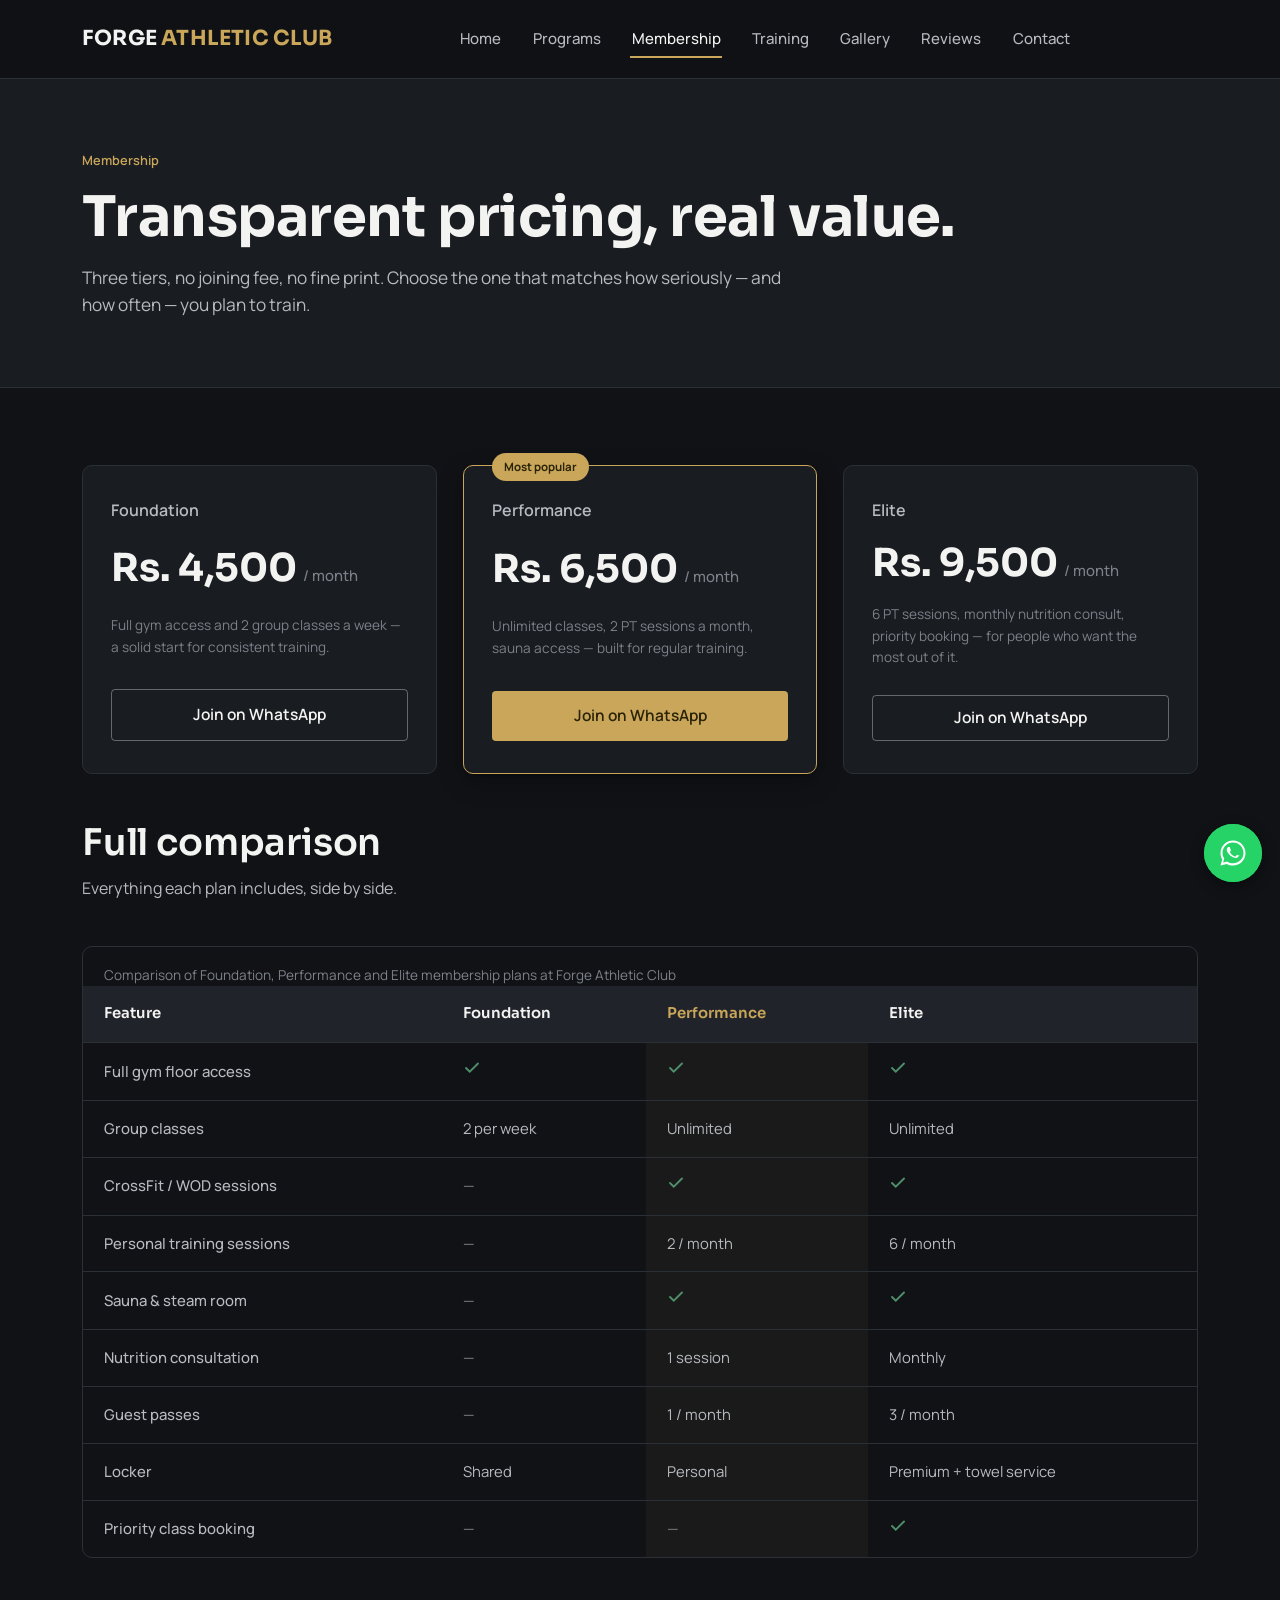
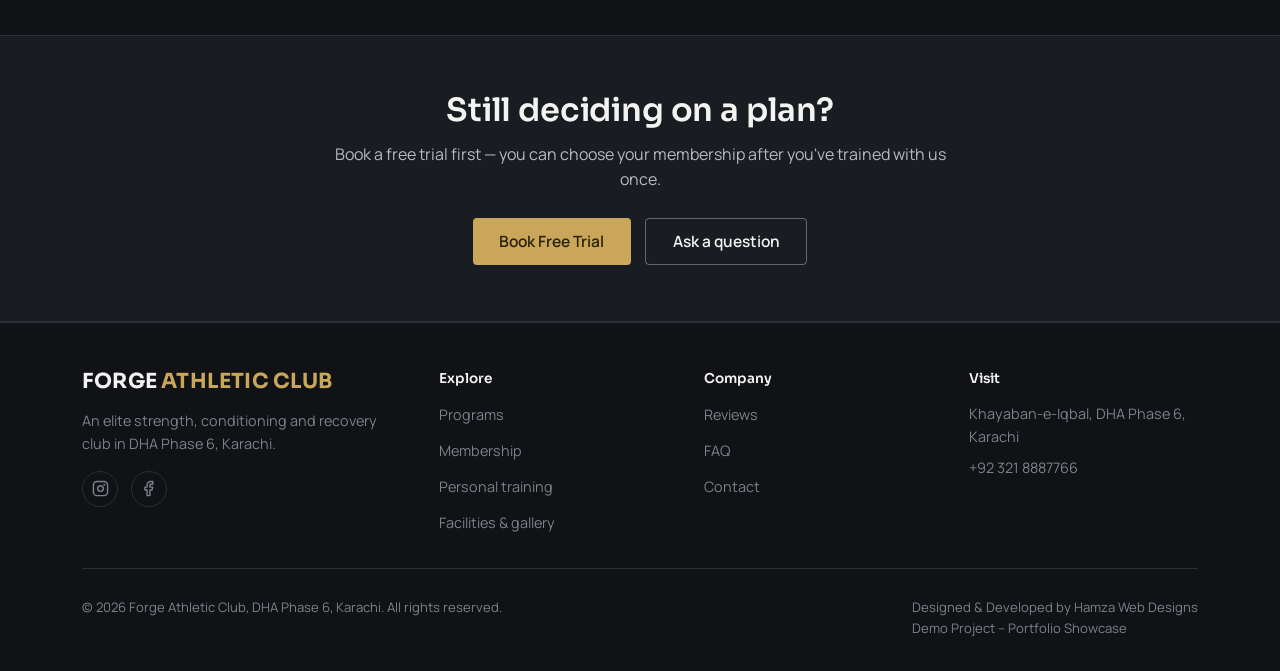
==== membership.html @ 2fb93dba "Add files via upload" ====
<!DOCTYPE html>
<html lang="en">
<head>
<meta charset="UTF-8">
<meta name="viewport" content="width=device-width, initial-scale=1.0">
<title>Membership Plans — Forge Athletic Club, DHA Phase 6, Karachi</title>
<meta name="description" content="Compare Foundation, Performance and Elite membership plans at Forge Athletic Club, DHA Phase 6, Karachi — from Rs. 4,500 per month.">
<meta name="theme-color" content="#101216">
<link rel="preconnect" href="https://fonts.googleapis.com">
<link rel="preconnect" href="https://fonts.gstatic.com" crossorigin>
<link href="https://fonts.googleapis.com/css2?family=Sora:wght@500;600;700&family=Manrope:wght@400;500;600;700&display=swap" rel="stylesheet">
<link rel="stylesheet" href="styles.css">
</head>
<body>

<a class="skip-link" href="#main">Skip to main content</a>

<header class="site-header">
  <div class="container nav-row">
    <a href="index.html" class="brand">
      <span class="brand-mark">
        <span class="name">FORGE <em>ATHLETIC CLUB</em></span>
      </span>
    </a>

    <nav class="primary-nav" aria-label="Primary">
      <ul>
        <li><a href="index.html">Home</a></li>
        <li><a href="programs.html">Programs</a></li>
        <li><a href="membership.html" class="active">Membership</a></li>
        <li><a href="training.html">Training</a></li>
        <li><a href="gallery.html">Gallery</a></li>
        <li><a href="reviews.html">Reviews</a></li>
        <li><a href="contact.html">Contact</a></li>
      </ul>
    </nav>

    <div class="header-actions">
      <button class="nav-toggle" id="navToggle" aria-expanded="false" aria-controls="mobileMenu" aria-label="Open menu">
        <svg id="iconOpen" viewBox="0 0 24 24" fill="none" stroke="currentColor" stroke-width="2" stroke-linecap="round" aria-hidden="true"><line x1="3" y1="6" x2="21" y2="6"/><line x1="3" y1="12" x2="21" y2="12"/><line x1="3" y1="18" x2="21" y2="18"/></svg>
        <svg id="iconClose" viewBox="0 0 24 24" fill="none" stroke="currentColor" stroke-width="2" stroke-linecap="round" style="display:none" aria-hidden="true"><line x1="18" y1="6" x2="6" y2="18"/><line x1="6" y1="6" x2="18" y2="18"/></svg>
      </button>
    </div>
  </div>

  <nav class="mobile-menu" id="mobileMenu" aria-label="Mobile">
    <ul>
      <li><a href="index.html">Home</a></li>
      <li><a href="programs.html">Programs</a></li>
      <li><a href="membership.html" class="active">Membership</a></li>
      <li><a href="training.html">Training</a></li>
      <li><a href="gallery.html">Gallery</a></li>
      <li><a href="reviews.html">Reviews</a></li>
      <li><a href="contact.html">Contact</a></li>
    </ul>
  </nav>
</header>

<main id="main">

  <section class="page-hero">
    <div class="container">
      <span class="eyebrow">Membership</span>
      <h1>Transparent pricing, real value.</h1>
      <p class="lede">Three tiers, no joining fee, no fine print. Choose the one that matches how seriously — and how often — you plan to train.</p>
    </div>
  </section>

  <section class="section-pad">
    <div class="container">

      <div class="plan-cards">
        <div class="plan-card">
          <span class="plan-name">Foundation</span>
          <div class="plan-price">Rs. 4,500 <small>/ month</small></div>
          <p class="plan-note" style="font-size:0.85rem;color:var(--ink-mute);margin-top:0.6rem;">Full gym access and 2 group classes a week — a solid start for consistent training.</p>
          <a class="btn btn-outline btn-block" href="https://wa.me/923218887766?text=Hi%2C%20I%27d%20like%20to%20join%20the%20Foundation%20plan%20at%20Forge%20Athletic%20Club" target="_blank" rel="noopener">Join on WhatsApp</a>
        </div>

        <div class="plan-card is-featured">
          <span class="plan-tag">Most popular</span>
          <span class="plan-name">Performance</span>
          <div class="plan-price">Rs. 6,500 <small>/ month</small></div>
          <p class="plan-note" style="font-size:0.85rem;color:var(--ink-mute);margin-top:0.6rem;">Unlimited classes, 2 PT sessions a month, sauna access — built for regular training.</p>
          <a class="btn btn-gold btn-block" href="https://wa.me/923218887766?text=Hi%2C%20I%27d%20like%20to%20join%20the%20Performance%20plan%20at%20Forge%20Athletic%20Club" target="_blank" rel="noopener">Join on WhatsApp</a>
        </div>

        <div class="plan-card">
          <span class="plan-name">Elite</span>
          <div class="plan-price">Rs. 9,500 <small>/ month</small></div>
          <p class="plan-note" style="font-size:0.85rem;color:var(--ink-mute);margin-top:0.6rem;">6 PT sessions, monthly nutrition consult, priority booking — for people who want the most out of it.</p>
          <a class="btn btn-outline btn-block" href="https://wa.me/923218887766?text=Hi%2C%20I%27d%20like%20to%20join%20the%20Elite%20plan%20at%20Forge%20Athletic%20Club" target="_blank" rel="noopener">Join on WhatsApp</a>
        </div>
      </div>

      <div class="section-head">
        <h2>Full comparison</h2>
        <p>Everything each plan includes, side by side.</p>
      </div>

      <div class="table-scroll">
        <table class="compare-table">
          <caption>Comparison of Foundation, Performance and Elite membership plans at Forge Athletic Club</caption>
          <thead>
            <tr>
              <th scope="col">Feature</th>
              <th scope="col">Foundation</th>
              <th scope="col" class="featured-col">Performance</th>
              <th scope="col">Elite</th>
            </tr>
          </thead>
          <tbody>
            <tr>
              <th scope="row">Full gym floor access</th>
              <td><svg class="tick" width="18" height="18" viewBox="0 0 24 24" fill="none" stroke="currentColor" stroke-width="2.5" stroke-linecap="round" aria-hidden="true"><polyline points="20 6 9 17 4 12"/></svg><span class="visually-hidden">Included</span></td>
              <td class="featured-col"><svg class="tick" width="18" height="18" viewBox="0 0 24 24" fill="none" stroke="currentColor" stroke-width="2.5" stroke-linecap="round" aria-hidden="true"><polyline points="20 6 9 17 4 12"/></svg><span class="visually-hidden">Included</span></td>
              <td><svg class="tick" width="18" height="18" viewBox="0 0 24 24" fill="none" stroke="currentColor" stroke-width="2.5" stroke-linecap="round" aria-hidden="true"><polyline points="20 6 9 17 4 12"/></svg><span class="visually-hidden">Included</span></td>
            </tr>
            <tr>
              <th scope="row">Group classes</th>
              <td>2 per week</td>
              <td class="featured-col">Unlimited</td>
              <td>Unlimited</td>
            </tr>
            <tr>
              <th scope="row">CrossFit / WOD sessions</th>
              <td><span class="dash">—</span></td>
              <td class="featured-col"><svg class="tick" width="18" height="18" viewBox="0 0 24 24" fill="none" stroke="currentColor" stroke-width="2.5" stroke-linecap="round" aria-hidden="true"><polyline points="20 6 9 17 4 12"/></svg><span class="visually-hidden">Included</span></td>
              <td><svg class="tick" width="18" height="18" viewBox="0 0 24 24" fill="none" stroke="currentColor" stroke-width="2.5" stroke-linecap="round" aria-hidden="true"><polyline points="20 6 9 17 4 12"/></svg><span class="visually-hidden">Included</span></td>
            </tr>
            <tr>
              <th scope="row">Personal training sessions</th>
              <td><span class="dash">—</span></td>
              <td class="featured-col">2 / month</td>
              <td>6 / month</td>
            </tr>
            <tr>
              <th scope="row">Sauna &amp; steam room</th>
              <td><span class="dash">—</span></td>
              <td class="featured-col"><svg class="tick" width="18" height="18" viewBox="0 0 24 24" fill="none" stroke="currentColor" stroke-width="2.5" stroke-linecap="round" aria-hidden="true"><polyline points="20 6 9 17 4 12"/></svg><span class="visually-hidden">Included</span></td>
              <td><svg class="tick" width="18" height="18" viewBox="0 0 24 24" fill="none" stroke="currentColor" stroke-width="2.5" stroke-linecap="round" aria-hidden="true"><polyline points="20 6 9 17 4 12"/></svg><span class="visually-hidden">Included</span></td>
            </tr>
            <tr>
              <th scope="row">Nutrition consultation</th>
              <td><span class="dash">—</span></td>
              <td class="featured-col">1 session</td>
              <td>Monthly</td>
            </tr>
            <tr>
              <th scope="row">Guest passes</th>
              <td><span class="dash">—</span></td>
              <td class="featured-col">1 / month</td>
              <td>3 / month</td>
            </tr>
            <tr>
              <th scope="row">Locker</th>
              <td>Shared</td>
              <td class="featured-col">Personal</td>
              <td>Premium + towel service</td>
            </tr>
            <tr>
              <th scope="row">Priority class booking</th>
              <td><span class="dash">—</span></td>
              <td class="featured-col"><span class="dash">—</span></td>
              <td><svg class="tick" width="18" height="18" viewBox="0 0 24 24" fill="none" stroke="currentColor" stroke-width="2.5" stroke-linecap="round" aria-hidden="true"><polyline points="20 6 9 17 4 12"/></svg><span class="visually-hidden">Included</span></td>
            </tr>
          </tbody>
        </table>
      </div>
      <span class="table-hint">Swipe sideways to see all three plans →</span>

    </div>
  </section>

  <section class="cta-band">
    <div class="container">
      <h2>Still deciding on a plan?</h2>
      <p>Book a free trial first — you can choose your membership after you've trained with us once.</p>
      <div class="btn-row">
        <a class="btn btn-gold" href="https://wa.me/923218887766?text=Hi%2C%20I%27d%20like%20to%20book%20a%20free%20trial%20at%20Forge%20Athletic%20Club" target="_blank" rel="noopener">Book Free Trial</a>
        <a class="btn btn-outline" href="contact.html">Ask a question</a>
      </div>
    </div>
  </section>

</main>

<footer class="site-footer">
  <div class="container">
    <div class="footer-grid">
      <div class="footer-col">
        <div class="brand-mark" style="margin-bottom:1rem;">
          <span class="name">FORGE <em>ATHLETIC CLUB</em></span>
        </div>
        <p>An elite strength, conditioning and recovery club in DHA Phase 6, Karachi.</p>
        <div class="footer-social">
          <a href="#" aria-label="Instagram">
            <svg viewBox="0 0 24 24" fill="none" stroke="currentColor" stroke-width="2" stroke-linecap="round" stroke-linejoin="round" aria-hidden="true"><rect x="2" y="2" width="20" height="20" rx="5"/><circle cx="12" cy="12" r="4"/><circle cx="17.5" cy="6.5" r="0.5" fill="currentColor"/></svg>
          </a>
          <a href="#" aria-label="Facebook">
            <svg viewBox="0 0 24 24" fill="none" stroke="currentColor" stroke-width="2" stroke-linecap="round" stroke-linejoin="round" aria-hidden="true"><path d="M18 2h-3a5 5 0 0 0-5 5v3H7v4h3v8h4v-8h3l1-4h-4V7a1 1 0 0 1 1-1h3z"/></svg>
          </a>
        </div>
      </div>

      <div class="footer-col">
        <h4>Explore</h4>
        <ul>
          <li><a href="programs.html">Programs</a></li>
          <li><a href="membership.html">Membership</a></li>
          <li><a href="training.html">Personal training</a></li>
          <li><a href="gallery.html">Facilities &amp; gallery</a></li>
        </ul>
      </div>

      <div class="footer-col">
        <h4>Company</h4>
        <ul>
          <li><a href="reviews.html">Reviews</a></li>
          <li><a href="contact.html">FAQ</a></li>
          <li><a href="contact.html">Contact</a></li>
        </ul>
      </div>

      <div class="footer-col">
        <h4>Visit</h4>
        <p>Khayaban-e-Iqbal, DHA Phase 6, Karachi</p>
        <p style="margin-top:0.5rem;">+92 321 8887766</p>
      </div>
    </div>

    <div class="footer-bottom">
      <span>© 2026 Forge Athletic Club, DHA Phase 6, Karachi. All rights reserved.</span>
      <span>Designed & Developed by Hamza Web Designs <br> Demo Project – Portfolio Showcase</span>
    </div>
  </div>
</footer>

<a class="whatsapp-float" href="https://wa.me/923218887766?text=Hi%2C%20I%27d%20like%20to%20know%20more%20about%20Forge%20Athletic%20Club" target="_blank" rel="noopener" aria-label="Chat with us on WhatsApp">
  <svg viewBox="0 0 24 24" fill="currentColor" aria-hidden="true"><path d="M17.5 14.4c-.3-.1-1.7-.8-1.9-.9-.3-.1-.5-.1-.6.1-.2.3-.7.9-.9 1.1-.2.2-.3.2-.6.1-.3-.1-1.2-.4-2.3-1.4-.9-.8-1.4-1.7-1.6-2-.2-.3 0-.5.1-.6.1-.1.3-.3.4-.5.1-.1.2-.3.2-.4.1-.1.1-.3 0-.4-.1-.1-.6-1.4-.8-1.9-.2-.5-.4-.4-.6-.4h-.5c-.2 0-.4.1-.6.3-.2.2-.8.8-.8 1.9 0 1.1.8 2.2.9 2.4.1.1 1.6 2.5 4 3.5.6.2 1 .4 1.3.5.6.2 1.1.1 1.5.1.5-.1 1.5-.6 1.7-1.2.2-.6.2-1.1.1-1.2-.1-.1-.2-.1-.5-.2z"/><path d="M12 2C6.5 2 2 6.4 2 12c0 1.9.5 3.6 1.4 5.1L2 22l5.1-1.3c1.4.8 3.1 1.2 4.9 1.2 5.5 0 10-4.4 10-10S17.5 2 12 2zm0 18.2c-1.6 0-3.1-.4-4.4-1.2l-.3-.2-3.2.8.9-3.1-.2-.3C4 14.8 3.6 13.4 3.6 12 3.6 7.3 7.4 3.6 12 3.6c4.6 0 8.4 3.7 8.4 8.4 0 4.6-3.8 8.2-8.4 8.2z"/></svg>
</a>

<script src="script.js" defer></script>
</body>
</html>
---- styles.css ----
/* ---------- 1. RESET ---------- */
*, *::before, *::after { box-sizing: border-box; }
html, body, h1, h2, h3, h4, p, ul, ol, figure, table, th, td { margin: 0; padding: 0; }
ul, ol { list-style: none; }
img { max-width: 100%; display: block; }
a { text-decoration: none; color: inherit; }
button { font: inherit; color: inherit; background: none; border: none; cursor: pointer; }
table { border-collapse: collapse; width: 100%; }
html { -webkit-text-size-adjust: 100%; }

/* ---------- 2. DESIGN TOKENS ---------- */
:root{
  --bg:         #101216;   /* base page background — dark graphite, cool undertone */
  --panel:      #191C21;   /* card / panel surface */
  --panel-alt:  #20242A;   /* slightly lighter surface, for hover / alt rows */
  --line:       #2B2F36;   /* hairline borders on dark surfaces */
  --ink:        #F3F3F1;   /* primary text on dark */
  --ink-soft:   #B7BAC0;   /* secondary text on dark */
  --ink-mute:   #7D8189;   /* tertiary / disabled text */

  --gold:       #C9A659;   /* premium accent — CTAs, highlights, tier borders */
  --gold-dark:  #A6863F;
  --gold-ink:   #2A2308;   /* dark text to sit on gold backgrounds */
  --slate:      #4B5A6B;   /* secondary accent — icons, dividers, cool contrast */
  --good:       #4F8F6B;   /* used sparingly for confirmations / "included" ticks */

  --whatsapp:   #25D366;

  --font-head: 'Sora', -apple-system, BlinkMacSystemFont, 'Segoe UI', sans-serif;
  --font-body: 'Manrope', -apple-system, BlinkMacSystemFont, 'Segoe UI', sans-serif;

  --radius-s: 4px;
  --radius-m: 10px;

  --shadow-card: 0 1px 2px rgba(0,0,0,0.3), 0 8px 24px rgba(0,0,0,0.28);

  --container: 1180px;
  --section-pad: clamp(3.5rem, 6vw, 6.5rem);
}

@media (prefers-reduced-motion: reduce){
  *, *::before, *::after{
    animation-duration: 0.001ms !important;
    animation-iteration-count: 1 !important;
    transition-duration: 0.001ms !important;
    scroll-behavior: auto !important;
  }
}

/* ---------- 3. BASE / TYPE ---------- */
html{ scroll-behavior: smooth; }
body{
  font-family: var(--font-body);
  background: var(--bg);
  color: var(--ink);
  line-height: 1.6;
  -webkit-font-smoothing: antialiased;
  overflow-x: hidden;
}
h1, h2, h3, h4{
  font-family: var(--font-head);
  font-weight: 600;
  line-height: 1.15;
  color: var(--ink);
}
h1{ font-size: clamp(2.2rem, 5vw, 3.5rem); font-weight: 700; letter-spacing: -0.01em; }
h2{ font-size: clamp(1.7rem, 3.2vw, 2.3rem); letter-spacing: -0.005em; }
h3{ font-size: clamp(1.1rem, 2vw, 1.3rem); }
p{ color: var(--ink-soft); max-width: 64ch; }
.lede{ font-size: 1.08rem; color: var(--ink-soft); }

section{ scroll-margin-top: 88px; }

.container{
  width: 100%;
  max-width: var(--container);
  margin-inline: auto;
  padding-inline: clamp(1.25rem, 4vw, 2rem);
}
.section-pad{ padding-block: var(--section-pad); }
.section-pad-sm{ padding-block: clamp(2.5rem, 4vw, 3.5rem); }

.section-head{ max-width: 640px; margin-bottom: 2.75rem; }
.section-head p{ margin-top: 0.75rem; }
.section-head.center{ margin-inline: auto; text-align: center; }

.eyebrow{
  display: inline-block;
  font-size: 0.8rem;
  font-weight: 600;
  color: var(--gold);
  margin-bottom: 0.7rem;
}

.visually-hidden{
  position: absolute; width: 1px; height: 1px;
  padding: 0; margin: -1px; overflow: hidden;
  clip: rect(0,0,0,0); white-space: nowrap; border: 0;
}
.skip-link{
  position: absolute; left: 1rem; top: -60px;
  background: var(--gold); color: var(--gold-ink);
  padding: 0.75rem 1.25rem; border-radius: var(--radius-s);
  z-index: 1000; font-weight: 600; transition: top 0.15s ease;
}
.skip-link:focus{ top: 1rem; }

:focus-visible{ outline: 3px solid var(--gold); outline-offset: 3px; }

hr.rule{ border: none; border-top: 1px solid var(--line); }

/* ---------- 4. BUTTONS ---------- */
.btn{
  display: inline-flex;
  align-items: center;
  justify-content: center;
  gap: 0.55rem;
  padding: 0.9rem 1.65rem;
  border-radius: var(--radius-s);
  font-weight: 600;
  font-size: 0.97rem;
  line-height: 1;
  white-space: nowrap;
  transition: background-color 0.15s ease, border-color 0.15s ease, color 0.15s ease, transform 0.1s ease;
}
.btn:active{ transform: translateY(1px); }
.btn svg{ width: 1.1em; height: 1.1em; flex-shrink: 0; }

.btn-gold{ background: var(--gold); color: var(--gold-ink); }
.btn-gold:hover{ background: var(--gold-dark); }

.btn-outline{ background: transparent; color: var(--ink); border: 1.5px solid rgba(243,243,241,0.35); }
.btn-outline:hover{ border-color: var(--gold); color: var(--gold); }

.btn-whatsapp{ background: var(--whatsapp); color: #ffffff; }
.btn-whatsapp:hover{ background: #1fb457; }

.btn-block{ width: 100%; }
.btn-sm{ padding: 0.65rem 1.15rem; font-size: 0.88rem; }

.btn-row{ display: flex; flex-wrap: wrap; gap: 0.9rem; }

/* ---------- 5. HEADER / NAV ---------- */
.site-header{
  position: sticky; top: 0; z-index: 200;
  background: rgba(16,18,22,0.94);
  backdrop-filter: saturate(140%) blur(6px);
  border-bottom: 1px solid var(--line);
}
.nav-row{ display: flex; align-items: center; justify-content: space-between; height: 78px; }

.brand{ display: flex; align-items: center; gap: 0.6rem; }
.brand-mark{ display: flex; flex-direction: column; line-height: 1.05; }
.brand-mark .name{
  font-family: var(--font-head);
  font-weight: 700;
  font-size: 1.3rem;
  color: var(--ink);
  letter-spacing: 0.01em;
}
.brand-mark .name em{ font-style: normal; color: var(--gold); }
.brand-mark .loc{
  font-size: 0.68rem;
  font-weight: 500;
  color: var(--ink-mute);
  letter-spacing: 0.02em;
  margin-top: 2px;
}

.primary-nav{ display: none; }
.primary-nav ul{ display: flex; gap: 1.75rem; }
.primary-nav a{
  color: var(--ink-soft);
  font-size: 0.94rem;
  font-weight: 500;
  padding: 0.4rem 0.1rem;
  border-bottom: 2px solid transparent;
  transition: color 0.15s ease, border-color 0.15s ease;
}
.primary-nav a:hover{ color: var(--ink); }
.primary-nav a.active{ color: var(--ink); border-color: var(--gold); }

.header-actions{ display: flex; align-items: center; gap: 0.7rem; }

.nav-toggle{
  display: flex; align-items: center; justify-content: center;
  width: 44px; height: 44px; color: var(--ink);
}
.nav-toggle svg{ width: 24px; height: 24px; }

.mobile-menu{ display: none; background: var(--panel); border-top: 1px solid var(--line); }
.mobile-menu.is-open{ display: block; }
.mobile-menu ul{ padding: 0.5rem 0 1rem; }
.mobile-menu a{
  display: block;
  padding: 0.9rem clamp(1.25rem, 4vw, 2rem);
  color: var(--ink-soft);
  font-weight: 500;
  font-size: 1.02rem;
  border-top: 1px solid var(--line);
}
.mobile-menu a:hover, .mobile-menu a.active{ color: var(--gold); background: rgba(255,255,255,0.02); }

@media (min-width: 960px){
  .primary-nav{ display: block; }
  .nav-toggle{ display: none; }
  .mobile-menu{ display: none !important; }
}

/* ---------- 6. HOME HERO ---------- */
.hero{
  position: relative;
  padding-block: clamp(3.5rem, 8vw, 6rem);
  overflow: hidden;
}
.hero::before{
  content: "";
  position: absolute; inset: 0;
  background: radial-gradient(ellipse at 75% 20%, rgba(201,166,89,0.08), transparent 55%);
  pointer-events: none;
}
.hero .container{ position: relative; display: grid; gap: 3rem; align-items: center; }
.hero-copy .lede{ margin-top: 1.15rem; font-size: clamp(1rem, 1.5vw, 1.15rem); }
.hero-copy .btn-row{ margin-top: 2.1rem; }

.hero-art{ display: flex; justify-content: center; align-items: center; }
.hero-art svg{ width: 100%; max-width: 360px; height: auto; }

@media (min-width: 940px){
  .hero .container{ grid-template-columns: 1.15fr 0.85fr; }
}

/* ---------- 7. PAGE HERO (inner pages) ---------- */
.page-hero{
  background: var(--panel);
  border-bottom: 1px solid var(--line);
  padding-block: clamp(2.75rem, 6vw, 4.25rem);
}
.page-hero .eyebrow{ margin-bottom: 0.9rem; }
.page-hero p{ margin-top: 0.9rem; }

/* ---------- 8. STATS BAR ---------- */
.stats-bar{ border-block: 1px solid var(--line); background: var(--panel); }
.stats-grid{
  display: grid;
  grid-template-columns: repeat(2, 1fr);
  gap: 1px;
  background: var(--line);
}
.stat-item{
  background: var(--panel);
  padding: 1.75rem 1.25rem;
  text-align: center;
}
.stat-item strong{
  display: block;
  font-family: var(--font-head);
  font-size: clamp(1.5rem, 3vw, 2.1rem);
  color: var(--gold);
}
.stat-item span{ display: block; font-size: 0.82rem; color: var(--ink-mute); margin-top: 0.35rem; }

@media (min-width: 700px){
  .stats-grid{ grid-template-columns: repeat(4, 1fr); }
}

/* ---------- 9. GENERIC CARD GRIDS ---------- */
.grid-3{ display: grid; gap: 1.6rem; grid-template-columns: 1fr; }
.grid-2{ display: grid; gap: 1.6rem; grid-template-columns: 1fr; }

@media (min-width: 640px){ .grid-3{ grid-template-columns: repeat(2, 1fr); } .grid-2{ grid-template-columns: repeat(2, 1fr); } }
@media (min-width: 980px){ .grid-3{ grid-template-columns: repeat(3, 1fr); } }

/* ---------- 10. PROGRAM CARDS ---------- */
.program-card{
  background: var(--panel);
  border: 1px solid var(--line);
  border-radius: var(--radius-m);
  padding: 1.9rem 1.7rem;
  display: flex;
  flex-direction: column;
  height: 100%;
  gap: 0.9rem;
  transition: border-color 0.15s ease, transform 0.15s ease;
}
.program-card:hover{ border-color: var(--gold); transform: translateY(-2px); }
.program-icon{
  width: 50px; height: 50px;
  border-radius: var(--radius-s);
  background: var(--panel-alt);
  display: flex; align-items: center; justify-content: center;
  color: var(--gold);
}
.program-icon svg{ width: 25px; height: 25px; }
.program-card h3{ font-size: 1.12rem; }
.program-card p{ font-size: 0.95rem; }
.program-schedule{
  margin-top: auto;
  padding-top: 0.9rem;
  border-top: 1px dashed var(--line);
  font-size: 0.82rem;
  color: var(--ink-mute);
}

/* ---------- 11. MEMBERSHIP TABLE ---------- */
.plan-cards{
  display: grid;
  gap: 1.6rem;
  grid-template-columns: 1fr;
  margin-bottom: 3rem;
}
.plan-card{
  background: var(--panel);
  border: 1px solid var(--line);
  border-radius: var(--radius-m);
  padding: 2rem 1.75rem;
  display: grid;
  flex-direction: column;
  height: 100%;
  position: relative;
}
.plan-card.is-featured{ border-color: var(--gold); box-shadow: var(--shadow-card); }
.plan-tag{
  position: absolute; top: -13px; left: 1.75rem;
  font-size: 0.72rem; font-weight: 700;
  padding: 0.3rem 0.75rem; border-radius: 999px;
  background: var(--gold); color: var(--gold-ink);
}
.plan-name{ font-size: 1rem; font-weight: 600; color: var(--ink-soft); }
.plan-price{
  font-family: var(--font-head);
  font-size: clamp(2rem, 4vw, 2.4rem);
  font-weight: 700;
  color: var(--ink);
  margin-top: 0.6rem;
  display: flex; align-items: baseline; gap: 0.4rem;
}
.plan-price small{ font-family: var(--font-body); font-size: 0.93rem; font-weight: 500; color: var(--ink-mute); }
.plan-card .btn{ margin-top: 1.6rem; }

@media (min-width: 860px){ .plan-cards{ grid-template-columns: repeat(3, 1fr); } }

.table-scroll{
  overflow-x: auto;
  border: 1px solid var(--line);
  border-radius: var(--radius-m);
  -webkit-overflow-scrolling: touch;
}
.compare-table{ min-width: 640px; }
.compare-table caption{ caption-side: top; text-align: left; padding: 1.1rem 1.3rem 0; font-size: 0.85rem; color: var(--ink-mute); }
.compare-table th, .compare-table td{
  padding: 1rem 1.3rem;
  border-bottom: 1px solid var(--line);
  font-size: 0.93rem;
  text-align: left;
}
.compare-table thead th{
  background: var(--panel-alt);
  font-family: var(--font-head);
  font-weight: 600;
  color: var(--ink);
  white-space: nowrap;
}
.compare-table thead th.featured-col{ color: var(--gold); }
.compare-table tbody th{ font-weight: 500; color: var(--ink-soft); white-space: nowrap; }
.compare-table td{ color: var(--ink-soft); }
.compare-table td.featured-col{ background: rgba(201,166,89,0.05); }
.compare-table tbody tr:last-child th, .compare-table tbody tr:last-child td{ border-bottom: none; }
.compare-table .tick{ color: var(--good); }
.compare-table .dash{ color: var(--ink-mute); }
.table-hint{ display: block; font-size: 0.8rem; color: var(--ink-mute); margin-top: 0.6rem; }
@media (min-width: 860px){ .table-hint{ display: none; } }

/* ---------- 12. TRAINER PROFILES ---------- */
.trainer-card{
  background: var(--panel);
  border: 1px solid var(--line);
  border-radius: var(--radius-m);
  overflow: hidden;
  display: grid;
  flex-direction: column;
  height: 100%;
}
.trainer-photo{ width: 100%; aspect-ratio: 4 / 3.6; background: var(--panel-alt); position: relative; }
.trainer-photo img{ width: 100%; height: 100%; object-fit: cover; object-position: center top; }
.avatar-fallback{
  width: 100%; height: 100%;
  display: flex; align-items: center; justify-content: center;
  font-family: var(--font-head);
  font-size: 2.5rem; font-weight: 600; color: var(--ink);
  background: var(--panel-alt);
}
.trainer-body{ padding: 1.5rem 1.6rem 1.7rem; display: flex; flex-direction: column; flex-grow: 1; }
.trainer-body h3{ font-size: 1.1rem; }
.trainer-role{ font-size: 0.84rem; font-weight: 600; color: var(--gold); margin-top: 0.2rem; }
.trainer-body p{ font-size: 0.92rem; margin-top: 0.75rem; }
.trainer-meta{
  margin-top: 1.1rem; padding-top: 1rem;
  border-top: 1px dashed var(--line);
  font-size: 0.82rem; color: var(--ink-mute);
}
.trainer-body .btn{ margin-top: auto; padding-top: 1.2rem; }
.trainer-body .btn.btn-sm{ align-self: flex-start; margin-top: 1.2rem; }

.pt-package-grid{ display: grid; gap: 1.5rem; grid-template-columns: 1fr; margin-top: 1rem; }
.pt-package{
  background: var(--panel);
  border: 1px solid var(--line);
  border-radius: var(--radius-m);
  padding: 1.75rem;
  display: grid;
  flex-direction: column;
  height: 100%;
  position: relative;
}
.pt-package.is-best{ border-color: var(--gold); }
.pt-package h3{ font-size: 1rem; color: var(--ink-soft); font-weight: 600; }
.pt-package .price{ font-family: var(--font-head); font-size: 1.7rem; font-weight: 700; margin-top: 0.5rem; }
.pt-package .per-session{ font-size: 0.82rem; color: var(--ink-mute); margin-top: 0.3rem; }
.pt-package .save{ font-size: 0.8rem; color: var(--good); font-weight: 600; margin-top: 0.5rem; }
.pt-package .btn{ margin-top: 1.4rem; }

@media (min-width: 700px){ .trainer-grid{ grid-template-columns: repeat(2, 1fr); } .pt-package-grid{ grid-template-columns: repeat(3, 1fr); } }
@media (min-width: 980px){ .trainer-grid{ grid-template-columns: repeat(3, 1fr); } }

/* ---------- 13. FACILITIES ---------- */
.facility-card{
  background: var(--panel);
  border: 1px solid var(--line);
  border-radius: var(--radius-m);
  padding: 1.9rem 1.7rem;
  display: flex;
  flex-direction: column;
  gap: 0.9rem;
  height: 100%;
  transition: border-color 0.15s ease, transform 0.15s ease;
}
.facility-card:hover{ border-color: var(--gold); transform: translateY(-2px); }
.facility-icon{
  width: 50px; height: 50px; border-radius: var(--radius-s);
  background: var(--panel-alt);
  display: flex; align-items: center; justify-content: center; color: var(--gold);
}
.facility-icon svg{ width: 25px; height: 25px; }
.facility-card h3{ font-size: 1.08rem; }
.facility-card p{ font-size: 0.95rem; }

/* ---------- 14. GALLERY ---------- */
.gallery-grid{ display: grid; gap: 0.9rem; grid-template-columns: repeat(2, 1fr); }
.gallery-item{ aspect-ratio: 1 / 1; border-radius: var(--radius-s); overflow: hidden; position: relative; background: var(--panel-alt); }
.gallery-item img{ width: 100%; height: 100%; object-fit: cover; }
.gallery-fallback{
  width: 100%; height: 100%;
  display: flex; flex-direction: column; align-items: center; justify-content: center;
  gap: 0.6rem; color: var(--ink-mute); padding: 1rem; text-align: center;
}
.gallery-fallback svg{ width: 28px; height: 28px; opacity: 0.85; }
.gallery-fallback span{ font-size: 0.76rem; font-weight: 500; }
.gallery-item .gallery-caption{
  position: absolute; left: 0; right: 0; bottom: 0;
  padding: 0.55rem 0.75rem; font-size: 0.78rem; font-weight: 600; color: var(--ink);
  background: linear-gradient(to top, rgba(0,0,0,0.7), transparent);
}
@media (min-width: 640px){ .gallery-grid{ grid-template-columns: repeat(3, 1fr); } }
@media (min-width: 980px){
  .gallery-grid{ grid-template-columns: repeat(4, 1fr); }
  .gallery-item:nth-child(1){ grid-column: span 2; grid-row: span 2; }
}

/* ---------- 15. TRANSFORMATIONS ---------- */
.transform-grid{ display: grid; gap: 1.75rem; grid-template-columns: 1fr; }
.transform-card{
  background: var(--panel);
  border: 1px solid var(--line);
  border-radius: var(--radius-m);
  overflow: hidden;
  display: flex;
  flex-direction: column;
  height: 100%;
}
.transform-photos{
  display: grid;
  grid-template-columns: 1fr 1fr;
  gap: 1px;
  background: var(--line);
}
.transform-photo-slot{
  aspect-ratio: 3 / 4;
  background: var(--panel-alt);
  display: flex; flex-direction: column; align-items: center; justify-content: center;
  gap: 0.5rem;
  color: var(--ink-mute);
  padding: 1rem;
  text-align: center;
  position: relative;
}
.transform-photo-slot svg{ width: 26px; height: 26px; opacity: 0.7; }
.transform-photo-slot span.slot-label{
  position: absolute; top: 0.7rem; left: 0.7rem;
  font-size: 0.68rem; font-weight: 700; letter-spacing: 0.04em;
  color: var(--ink-mute); background: rgba(0,0,0,0.35); padding: 0.2rem 0.5rem; border-radius: 3px;
}
.transform-photo-slot p{ font-size: 0.74rem; color: var(--ink-mute); margin: 0; max-width: 22ch; }
.transform-body{ padding: 1.5rem 1.6rem 1.7rem; display: flex; flex-direction: column; flex-grow: 1; }
.transform-stat{ font-family: var(--font-head); color: var(--gold); font-size: 1.15rem; font-weight: 700; }
.transform-body h3{ font-size: 1.05rem; margin-top: 0.5rem; }
.transform-meta{ font-size: 0.82rem; color: var(--ink-mute); margin-top: 0.2rem; }
.transform-quote{ font-size: 0.92rem; margin-top: 0.9rem; flex-grow: 1; }

@media (min-width: 700px){ .transform-grid{ grid-template-columns: repeat(2, 1fr); } }
@media (min-width: 980px){ .transform-grid{ grid-template-columns: repeat(3, 1fr); } }

/* ---------- 16. TESTIMONIALS ---------- */
.testimonial-grid{ display: grid; gap: 1.5rem; grid-template-columns: 1fr; }
.testimonial-card{
  background: var(--panel);
  border: 1px solid var(--line);
  border-radius: var(--radius-m);
  padding: 1.75rem;
  display: flex;
  flex-direction: column;
  height: 100%;
}
.stars{ display: flex; gap: 0.2rem; color: var(--gold); }
.stars svg{ width: 15px; height: 15px; }
.testimonial-quote{ margin-top: 0.9rem; font-size: 0.95rem; color: var(--ink-soft); flex-grow: 1; }
.testimonial-who{ margin-top: 1.2rem; padding-top: 1rem; border-top: 1px solid var(--line); display: flex; flex-direction: column; }
.testimonial-who strong{ font-size: 0.94rem; color: var(--ink); }
.testimonial-who span{ font-size: 0.81rem; color: var(--ink-mute); }

@media (min-width: 700px){ .testimonial-grid{ grid-template-columns: repeat(2, 1fr); } }
@media (min-width: 1040px){ .testimonial-grid{ grid-template-columns: repeat(3, 1fr); } }

/* ---------- 17. FAQ ---------- */
.faq-list{ max-width: 780px; border-top: 1px solid var(--line); }
.faq-item{ border-bottom: 1px solid var(--line); }
.faq-item summary{
  list-style: none; display: flex; align-items: center; justify-content: space-between;
  gap: 1rem; padding: 1.3rem 0.25rem; cursor: pointer;
  font-weight: 600; font-size: 1rem; color: var(--ink);
  font-family: var(--font-head);
}
.faq-item summary::-webkit-details-marker{ display: none; }
.faq-item summary .chev{ flex-shrink: 0; width: 20px; height: 20px; color: var(--gold); transition: transform 0.18s ease; }
.faq-item[open] summary .chev{ transform: rotate(180deg); }
.faq-item p{ max-width: 68ch; padding: 0 0.25rem 1.5rem; font-size: 0.96rem; }

/* ---------- 18. CONTACT ---------- */
.contact-grid{ display: grid; gap: 2.5rem; grid-template-columns: 1fr; }
.contact-list{ display: flex; flex-direction: column; gap: 1.5rem; }
.contact-row{ display: flex; gap: 1rem; align-items: flex-start; }
.contact-row svg{ width: 22px; height: 22px; flex-shrink: 0; color: var(--gold); margin-top: 3px; }
.contact-row h3{ font-size: 1rem; margin-bottom: 0.25rem; }
.contact-row p, .contact-row address{ color: var(--ink-soft); font-style: normal; font-size: 0.95rem; }
.contact-row a{ color: var(--ink); text-decoration: underline; text-underline-offset: 3px; }

.map-card{
  background: var(--panel);
  border: 1px solid var(--line);
  border-radius: var(--radius-m);
  min-height: 260px;
  display: flex; flex-direction: column; align-items: center; justify-content: center;
  gap: 1rem; text-align: center; padding: 2rem;
}
.map-card svg{ width: 34px; height: 34px; color: var(--gold); }
.map-card p{ color: var(--ink-mute); font-size: 0.9rem; max-width: 30ch; }

@media (min-width: 860px){ .contact-grid{ grid-template-columns: 1fr 1fr; } }

/* ---------- 19. CTA BAND ---------- */
.cta-band{
  background: var(--panel);
  border-block: 1px solid var(--line);
  padding-block: clamp(2.5rem, 5vw, 3.5rem);
  text-align: center;
}
.cta-band h2{ font-size: clamp(1.5rem, 3vw, 2rem); }
.cta-band p{ margin: 0.8rem auto 0; }
.cta-band .btn-row{ justify-content: center; margin-top: 1.6rem; }

/* ---------- 20. FOOTER ---------- */
.site-footer{ background: var(--bg); border-top: 1px solid var(--line); padding-block: 3rem 2rem; }
.footer-grid{ display: grid; gap: 2.25rem; grid-template-columns: 1fr; margin-bottom: 2rem; }
.footer-col h4{ font-size: 0.85rem; color: var(--ink); margin-bottom: 1rem; }
.footer-col ul{ display: flex; flex-direction: column; gap: 0.65rem; }
.footer-col a{ font-size: 0.9rem; color: var(--ink-mute); }
.footer-col a:hover{ color: var(--gold); }
.footer-col p{ font-size: 0.9rem; color: var(--ink-mute); }
.footer-social{ display: flex; gap: 0.8rem; margin-top: 1rem; }
.footer-social a{
  width: 36px; height: 36px; display: flex; align-items: center; justify-content: center;
  border: 1px solid var(--line); border-radius: 50%; color: var(--ink-mute);
  transition: border-color 0.15s ease, color 0.15s ease;
}
.footer-social a:hover{ border-color: var(--gold); color: var(--gold); }
.footer-social svg{ width: 17px; height: 17px; }
.footer-bottom{
  border-top: 1px solid var(--line);
  padding-top: 1.75rem;
  display: flex; flex-direction: column; gap: 0.5rem;
  font-size: 0.82rem; color: var(--ink-mute);
}

@media (min-width: 700px){
  .footer-grid{ grid-template-columns: 1.4fr 1fr 1fr 1fr; }
  .footer-bottom{ flex-direction: row; justify-content: space-between; }
}

/* ---------- 21. WHATSAPP FLOAT ---------- */
.whatsapp-float{
  position: fixed; right: 1.1rem; bottom: 1.1rem; z-index: 300;
  width: 58px; height: 58px; border-radius: 50%;
  background: var(--whatsapp);
  display: flex; align-items: center; justify-content: center;
  box-shadow: 0 4px 14px rgba(0,0,0,0.4);
}
.whatsapp-float svg{ width: 30px; height: 30px; color: #ffffff; }
.whatsapp-float::before{
  content: ""; position: absolute; inset: 0; border-radius: 50%;
  background: var(--whatsapp);
  animation: wa-pulse 2.6s ease-out infinite;
  z-index: -1;
}
@keyframes wa-pulse{
  0%   { opacity: 0.5; transform: scale(1); }
  100% { opacity: 0;   transform: scale(1.7); }
}

/* ---------- 22. MISC / ALT SECTION BG ---------- */
.bg-panel{ background: var(--panel); }
.bg-alt{ background: var(--panel-alt); }
.border-top{ border-top: 1px solid var(--line); }
.border-bottom{ border-bottom: 1px solid var(--line); }
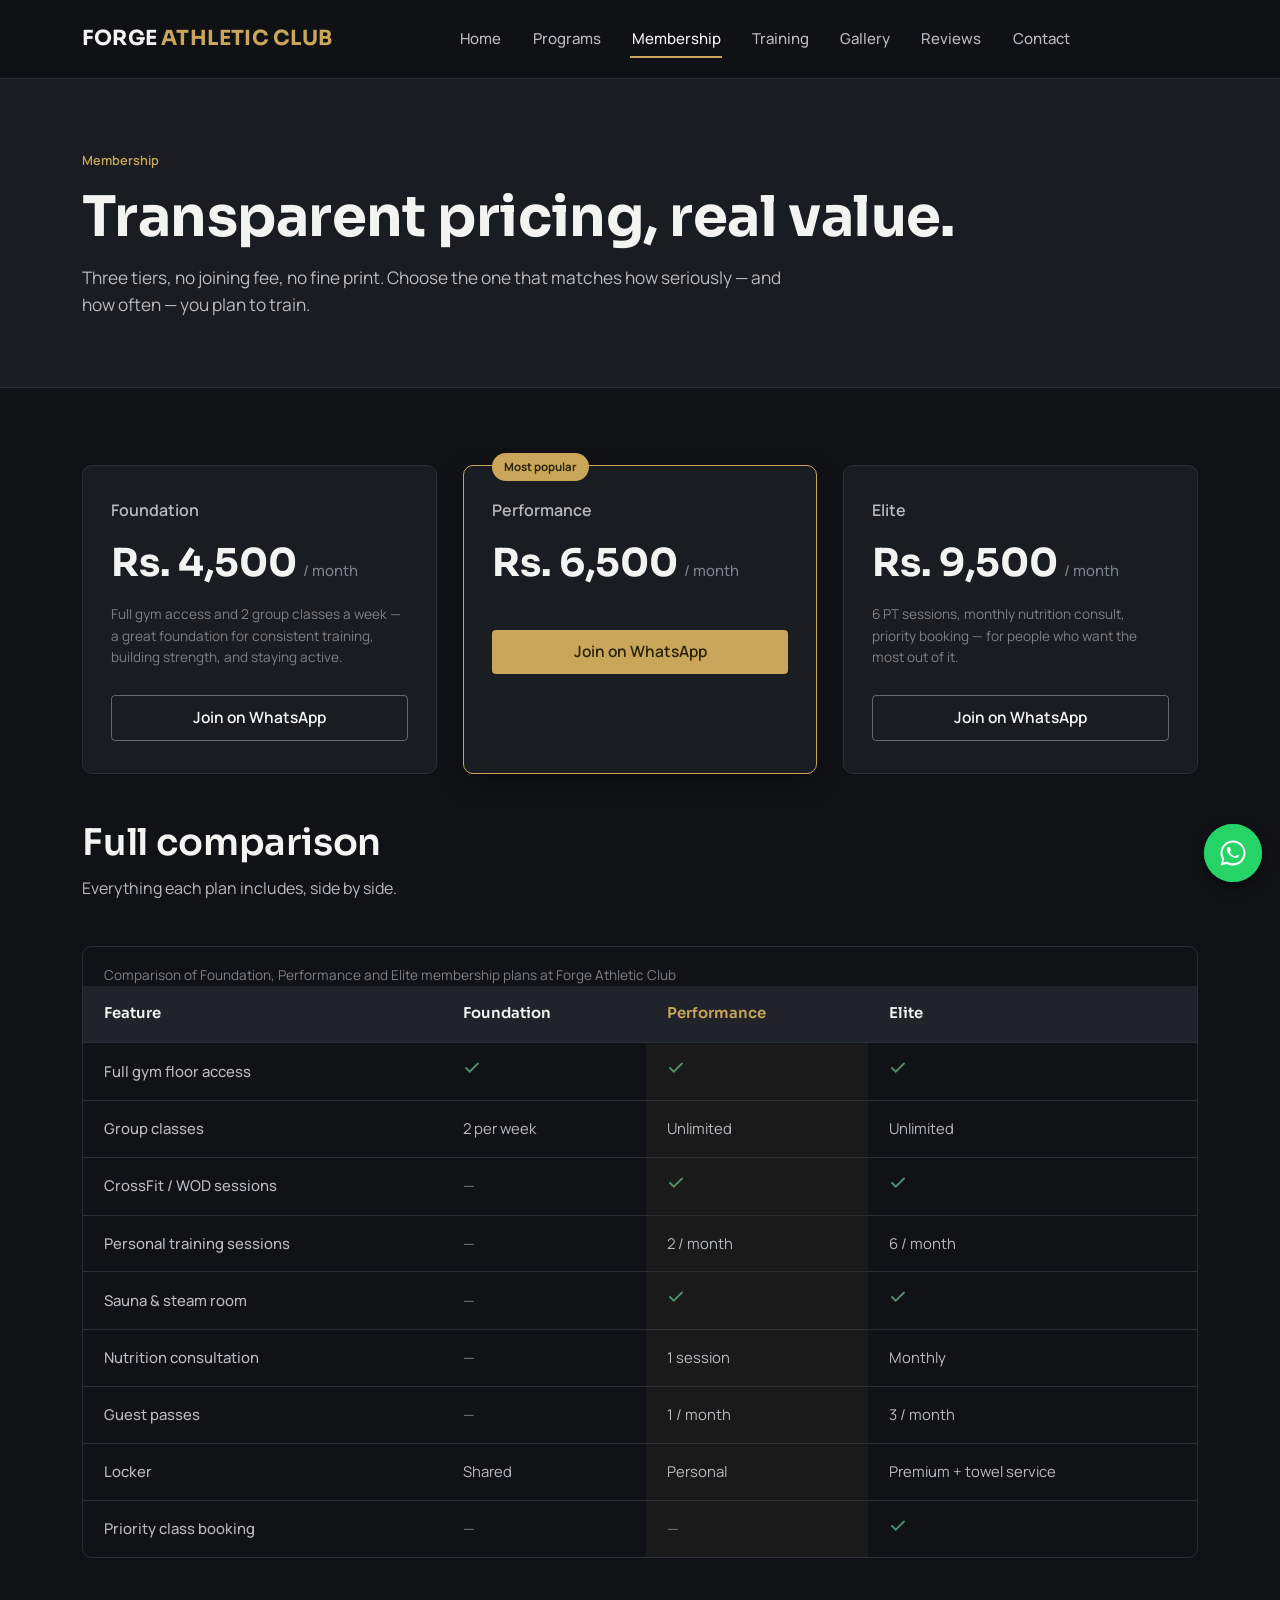
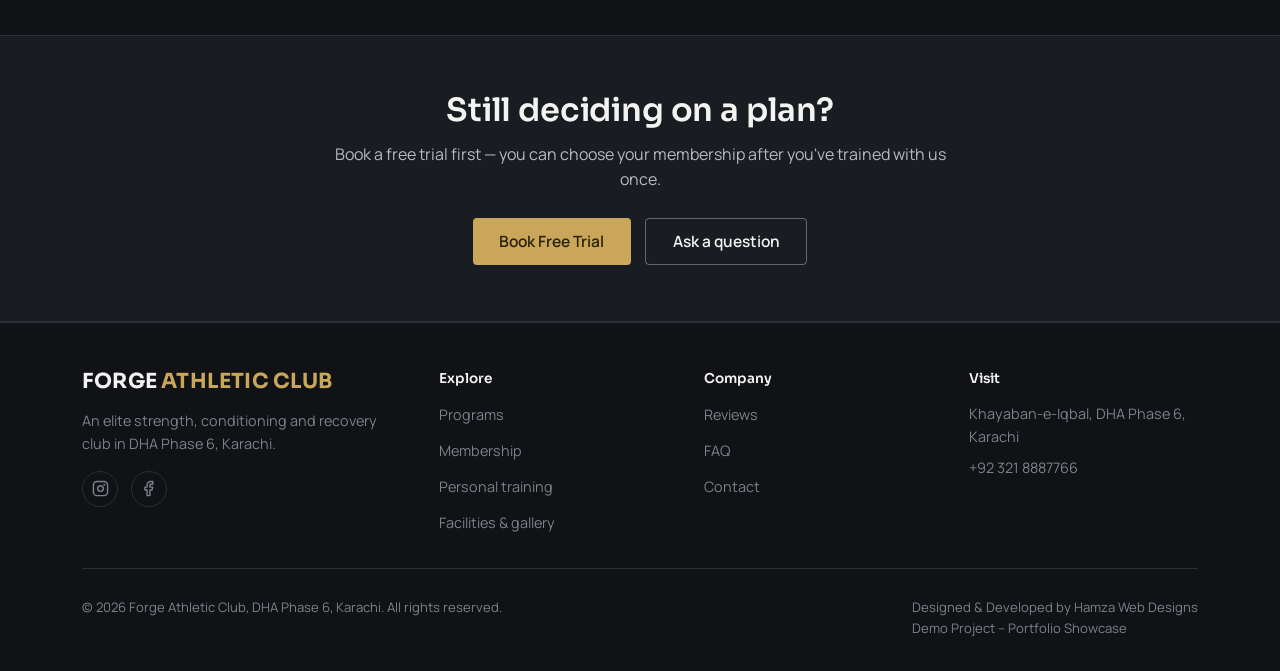
==== commit 56244215: "Update membership.html" ====
--- a/membership.html
+++ b/membership.html
@@ -73,7 +73,7 @@
         <div class="plan-card">
           <span class="plan-name">Foundation</span>
           <div class="plan-price">Rs. 4,500 <small>/ month</small></div>
-          <p class="plan-note" style="font-size:0.85rem;color:var(--ink-mute);margin-top:0.6rem;">Full gym access and 2 group classes a week — a solid start for consistent training.</p>
+          <p class="plan-note" style="font-size:0.85rem;color:var(--ink-mute);margin-top:0.6rem;">Full gym access and 2 group classes a week — a great foundation for consistent training, building strength, and staying active.</p>
           <a class="btn btn-outline btn-block" href="https://wa.me/923218887766?text=Hi%2C%20I%27d%20like%20to%20join%20the%20Foundation%20plan%20at%20Forge%20Athletic%20Club" target="_blank" rel="noopener">Join on WhatsApp</a>
         </div>
 
@@ -81,7 +81,7 @@
           <span class="plan-tag">Most popular</span>
           <span class="plan-name">Performance</span>
           <div class="plan-price">Rs. 6,500 <small>/ month</small></div>
-          <p class="plan-note" style="font-size:0.85rem;color:var(--ink-mute);margin-top:0.6rem;">Unlimited classes, 2 PT sessions a month, sauna access — built for regular training.</p>
+          <p class="plan-note" style="font-size:0.85rem;color:var(--ink-mute);margin-top:0.6rem;"Unlimited classes, 2 PT sessions/month, sauna access — train regularly, recover better, and stay on track.</p>
           <a class="btn btn-gold btn-block" href="https://wa.me/923218887766?text=Hi%2C%20I%27d%20like%20to%20join%20the%20Performance%20plan%20at%20Forge%20Athletic%20Club" target="_blank" rel="noopener">Join on WhatsApp</a>
         </div>
 
--- a/styles.css
+++ b/styles.css
@@ -142,7 +142,7 @@
 
 /* ---------- 5. HEADER / NAV ---------- */
 .site-header{
-  position: sticky; top: 0; z-index: 200;
+  position: sticky; top: 0; z-index: 9999;
   background: rgba(16,18,22,0.94);
   backdrop-filter: saturate(140%) blur(6px);
   border-bottom: 1px solid var(--line);
@@ -228,6 +228,708 @@
 
 @media (min-width: 940px){
   .hero .container{ grid-template-columns: 1.15fr 0.85fr; }
+}
+
+/* =========================================================
+   FORGE ATHLETIC CLUB
+   PREMIUM 3D MEMBERSHIP CARD
+   ========================================================= */
+
+.card-scene {
+  width: 100%;
+  display: flex;
+  flex-direction: column;
+  align-items: center;
+  justify-content: center;
+  gap: 1rem;
+  perspective: 1400px;
+}
+
+
+/* =========================================================
+   CARD CONTAINER
+   ========================================================= */
+
+.card-tilt {
+  position: relative;
+
+  width: 340px;
+  height: 214px;
+
+  max-width: 100%;
+
+  transform-style: preserve-3d;
+
+  transition:
+    transform 0.18s ease-out;
+
+  will-change: transform;
+
+  --mx: 50%;
+  --my: 50%;
+}
+
+
+/* =========================================================
+   FLIP BUTTON
+   ========================================================= */
+
+.card-flip {
+  position: relative;
+
+  width: 100%;
+  height: 100%;
+
+  display: block;
+
+  padding: 0;
+  margin: 0;
+
+  border: 0;
+  outline: none;
+
+  background: transparent;
+
+  cursor: pointer;
+
+  transform-style: preserve-3d;
+
+  transition:
+    transform 0.75s cubic-bezier(.2, .8, .2, 1);
+
+  appearance: none;
+}
+
+
+/* Flip state */
+
+.card-flip.is-flipped {
+  transform: rotateY(180deg);
+}
+
+
+/* Keyboard accessibility */
+
+.card-flip:focus-visible {
+  outline: 2px solid #d5ad55;
+  outline-offset: 5px;
+  border-radius: 18px;
+}
+
+
+/* =========================================================
+   CARD FACE
+   ========================================================= */
+
+.card-face {
+  position: absolute;
+
+  inset: 0;
+
+  width: 100%;
+  height: 100%;
+
+  overflow: hidden;
+
+  padding: 1.35rem 1.45rem;
+
+  border-radius: 18px;
+
+  border: 1px solid rgba(255, 255, 255, 0.12);
+
+  background:
+    linear-gradient(
+      145deg,
+      #24272d 0%,
+      #17191e 48%,
+      #0d0f12 100%
+    );
+
+  box-shadow:
+    0 25px 60px rgba(0, 0, 0, 0.45),
+    inset 0 1px 0 rgba(255, 255, 255, 0.08);
+
+  backface-visibility: hidden;
+  -webkit-backface-visibility: hidden;
+
+  transform-style: preserve-3d;
+
+  display: flex;
+  flex-direction: column;
+
+  text-align: left;
+}
+
+
+/* =========================================================
+   GOLD GLOW AROUND CARD
+   ========================================================= */
+
+.card-face::before {
+  content: "";
+
+  position: absolute;
+
+  inset: -1px;
+
+  border-radius: 19px;
+
+  pointer-events: none;
+
+  background:
+    linear-gradient(
+      135deg,
+      rgba(213, 173, 85, 0.35),
+      transparent 30%,
+      transparent 70%,
+      rgba(213, 173, 85, 0.12)
+    );
+
+  opacity: 0.55;
+}
+
+
+/* =========================================================
+   FRONT
+   ========================================================= */
+
+.card-front {
+  justify-content: space-between;
+
+  background:
+    radial-gradient(
+      circle at 90% 10%,
+      rgba(213, 173, 85, 0.15),
+      transparent 35%
+    ),
+    linear-gradient(
+      145deg,
+      #25282e 0%,
+      #17191e 50%,
+      #0c0e11 100%
+    );
+}
+
+
+/* =========================================================
+   TOP
+   ========================================================= */
+
+.card-top {
+  position: relative;
+  z-index: 2;
+
+  display: flex;
+
+  align-items: center;
+
+  gap: 0.65rem;
+}
+
+
+/* Monogram */
+
+.card-monogram {
+  width: 32px;
+  height: 32px;
+
+  display: flex;
+
+  align-items: center;
+  justify-content: center;
+
+  flex-shrink: 0;
+
+  border-radius: 7px;
+
+  background:
+    linear-gradient(
+      135deg,
+      #e3bf68,
+      #b8892f
+    );
+
+  color: #101010;
+
+  font-family:
+    Arial,
+    sans-serif;
+
+  font-size: 0.95rem;
+
+  font-weight: 800;
+
+  box-shadow:
+    0 5px 18px rgba(213, 173, 85, 0.25);
+}
+
+
+/* Brand */
+
+.card-brand {
+  color: #d8d8d8;
+
+  font-family:
+    Arial,
+    sans-serif;
+
+  font-size: 0.72rem;
+
+  font-weight: 700;
+
+  letter-spacing: 0.08em;
+}
+
+
+/* =========================================================
+   CHIP
+   ========================================================= */
+
+.card-chip {
+  position: absolute;
+
+  top: 1.35rem;
+  right: 1.45rem;
+
+  width: 43px;
+
+  color: #d5ad55;
+
+  opacity: 0.9;
+
+  z-index: 2;
+
+  filter:
+    drop-shadow(
+      0 4px 8px rgba(213, 173, 85, 0.15)
+    );
+}
+
+.card-chip svg {
+  width: 100%;
+  height: auto;
+}
+
+
+/* =========================================================
+   CENTER
+   ========================================================= */
+
+.card-center {
+  position: relative;
+
+  z-index: 2;
+
+  margin-top: auto;
+  margin-bottom: auto;
+}
+
+
+.card-label {
+  margin-bottom: 0.45rem;
+
+  color: #777b82;
+
+  font-family:
+    Arial,
+    sans-serif;
+
+  font-size: 0.55rem;
+
+  font-weight: 700;
+
+  letter-spacing: 0.16em;
+}
+
+
+/* Card number */
+
+.card-number {
+  color: #f1f1f1;
+
+  font-family:
+    "Courier New",
+    monospace;
+
+  font-size: 1.02rem;
+
+  font-weight: 600;
+
+  letter-spacing: 0.08em;
+
+  text-shadow:
+    0 2px 8px rgba(0, 0, 0, 0.5);
+}
+
+
+/* =========================================================
+   BOTTOM
+   ========================================================= */
+
+.card-bottom {
+  position: relative;
+
+  z-index: 2;
+
+  display: flex;
+
+  align-items: flex-end;
+
+  justify-content: space-between;
+
+  gap: 1rem;
+}
+
+
+/* Meta */
+
+.card-meta {
+  display: flex;
+
+  flex-direction: column;
+
+  gap: 0.15rem;
+}
+
+.card-meta span {
+  color: #70747b;
+
+  font-size: 0.52rem;
+
+  font-weight: 600;
+
+  letter-spacing: 0.12em;
+}
+
+.card-meta strong {
+  color: #dedede;
+
+  font-family:
+    Arial,
+    sans-serif;
+
+  font-size: 0.8rem;
+
+  font-weight: 700;
+}
+
+
+/* =========================================================
+   ELITE BADGE
+   ========================================================= */
+
+.card-tier {
+  padding: 0.38rem 0.65rem;
+
+  border: 1px solid
+    rgba(213, 173, 85, 0.5);
+
+  border-radius: 999px;
+
+  color: #d5ad55;
+
+  background:
+    rgba(213, 173, 85, 0.07);
+
+  font-size: 0.58rem;
+
+  font-weight: 800;
+
+  letter-spacing: 0.08em;
+
+  white-space: nowrap;
+}
+
+
+/* =========================================================
+   SHINE EFFECT
+   ========================================================= */
+
+.card-shine {
+  position: absolute;
+
+  inset: 0;
+
+  z-index: 5;
+
+  pointer-events: none;
+
+  border-radius: inherit;
+
+  background:
+    radial-gradient(
+      circle at var(--mx) var(--my),
+      rgba(255, 255, 255, 0.28),
+      transparent 35%
+    );
+
+  opacity: 0;
+
+  transition:
+    opacity 0.25s ease;
+
+  mix-blend-mode: screen;
+}
+
+
+.card-tilt:hover .card-shine {
+  opacity: 1;
+}
+
+
+/* =========================================================
+   BACK
+   ========================================================= */
+
+.card-back {
+  transform:
+    rotateY(180deg);
+
+  justify-content: flex-start;
+
+  gap: 0.65rem;
+
+  background:
+    linear-gradient(
+      145deg,
+      #22252a,
+      #121417
+    );
+}
+
+
+/* Back header */
+
+.card-back-header {
+  position: relative;
+
+  z-index: 2;
+
+  color: #cfcfcf;
+
+  font-size: 0.62rem;
+
+  font-weight: 700;
+
+  letter-spacing: 0.1em;
+}
+
+
+/* Stripe */
+
+.card-stripe {
+  position: relative;
+
+  width: calc(100% + 2.9rem);
+
+  height: 34px;
+
+  margin-left: -1.45rem;
+
+  margin-top: 0.15rem;
+
+  background:
+    linear-gradient(
+      90deg,
+      #08090b,
+      #15171b,
+      #08090b
+    );
+
+  box-shadow:
+    inset 0 1px 0 rgba(255,255,255,0.03);
+}
+
+
+/* Barcode */
+
+.card-barcode {
+  width: 82%;
+  height: 28px;
+
+  margin-top: 0.1rem;
+
+  background:
+    repeating-linear-gradient(
+      90deg,
+      #d5d5d5 0px,
+      #d5d5d5 2px,
+      transparent 2px,
+      transparent 5px
+    );
+
+  opacity: 0.65;
+}
+
+
+/* Back information */
+
+.card-back-info {
+  display: flex;
+
+  flex-direction: column;
+
+  gap: 0.12rem;
+}
+
+.back-label {
+  color: #686d74;
+
+  font-size: 0.48rem;
+
+  font-weight: 700;
+
+  letter-spacing: 0.13em;
+}
+
+.card-back-info strong {
+  color: #d5ad55;
+
+  font-size: 0.68rem;
+
+  letter-spacing: 0.08em;
+}
+
+
+/* Back paragraph */
+
+.card-back-text {
+  max-width: 240px;
+
+  margin: 0.1rem 0 0;
+
+  color: #999da3;
+
+  font-size: 0.62rem;
+
+  line-height: 1.5;
+}
+
+
+/* URL */
+
+.card-back-url {
+  margin-top: auto;
+
+  color: #62666c;
+
+  font-size: 0.58rem;
+
+  letter-spacing: 0.08em;
+}
+
+
+/* =========================================================
+   HINT
+   ========================================================= */
+
+.card-hint {
+  color: #6e7278;
+
+  font-size: 0.62rem;
+
+  font-weight: 600;
+
+  letter-spacing: 0.12em;
+
+  transition:
+    color 0.2s ease;
+}
+
+.card-scene:hover .card-hint {
+  color: #d5ad55;
+}
+
+
+/* =========================================================
+   HOVER EFFECT
+   ========================================================= */
+
+@media (pointer: fine) {
+
+  .card-tilt:hover {
+    filter:
+      drop-shadow(
+        0 30px 45px rgba(0, 0, 0, 0.35)
+      );
+  }
+
+}
+
+
+/* =========================================================
+   TABLET
+   ========================================================= */
+
+@media (max-width: 900px) {
+
+  .card-tilt {
+    width: 320px;
+    height: 202px;
+  }
+
+}
+
+
+/* =========================================================
+   MOBILE
+   ========================================================= */
+
+@media (max-width: 600px) {
+
+  .card-scene {
+    margin-top: 1.5rem;
+  }
+
+  .card-tilt {
+    width: min(320px, 90vw);
+
+    height: auto;
+
+    aspect-ratio: 340 / 214;
+  }
+
+  .card-face {
+    padding:
+      1.15rem 1.2rem;
+
+    border-radius: 16px;
+  }
+
+  .card-chip {
+    top: 1.15rem;
+    right: 1.2rem;
+  }
+
+  .card-stripe {
+    width: calc(100% + 2.4rem);
+
+    margin-left: -1.2rem;
+  }
+
+  .card-number {
+    font-size: 0.88rem;
+  }
+
+  .card-brand {
+    font-size: 0.62rem;
+  }
+
+}
+
+
+/* =========================================================
+   REDUCED MOTION
+   ========================================================= */
+
+@media (prefers-reduced-motion: reduce) {
+
+  .card-tilt,
+  .card-flip,
+  .card-shine {
+    transition: none !important;
+  }
+
 }
 
 /* ---------- 7. PAGE HERO (inner pages) ---------- */
@@ -314,7 +1016,7 @@
   border: 1px solid var(--line);
   border-radius: var(--radius-m);
   padding: 2rem 1.75rem;
-  display: grid;
+  display: flex;
   flex-direction: column;
   height: 100%;
   position: relative;
@@ -378,7 +1080,6 @@
   border-radius: var(--radius-m);
   overflow: hidden;
   display: grid;
-  flex-direction: column;
   height: 100%;
 }
 .trainer-photo{ width: 100%; aspect-ratio: 4 / 3.6; background: var(--panel-alt); position: relative; }
@@ -408,7 +1109,7 @@
   border: 1px solid var(--line);
   border-radius: var(--radius-m);
   padding: 1.75rem;
-  display: grid;
+  display: flex;
   flex-direction: column;
   height: 100%;
   position: relative;
@@ -631,3 +1332,41 @@
 .bg-alt{ background: var(--panel-alt); }
 .border-top{ border-top: 1px solid var(--line); }
 .border-bottom{ border-bottom: 1px solid var(--line); }
+
+/* Membership page click test */
+body {
+  pointer-events: auto !important;
+}
+
+.site-header,
+main,
+.site-footer,
+.plan-card,
+.table-scroll,
+.cta-band {
+  pointer-events: auto !important;
+}
+@media (max-width: 959px) {
+  .mobile-menu {
+    position: relative;
+    z-index: 9999;
+  }
+
+  main {
+    position: relative;
+    z-index: 1;
+  }
+
+  .site-footer {
+    position: relative;
+    z-index: 1;
+  }
+
+  .whatsapp-float {
+    z-index: 10000;
+  }
+}
+/* Keep the membership page from horizontally overflowing. */
+html:has(.plan-cards){
+  overflow-x: hidden;
+}
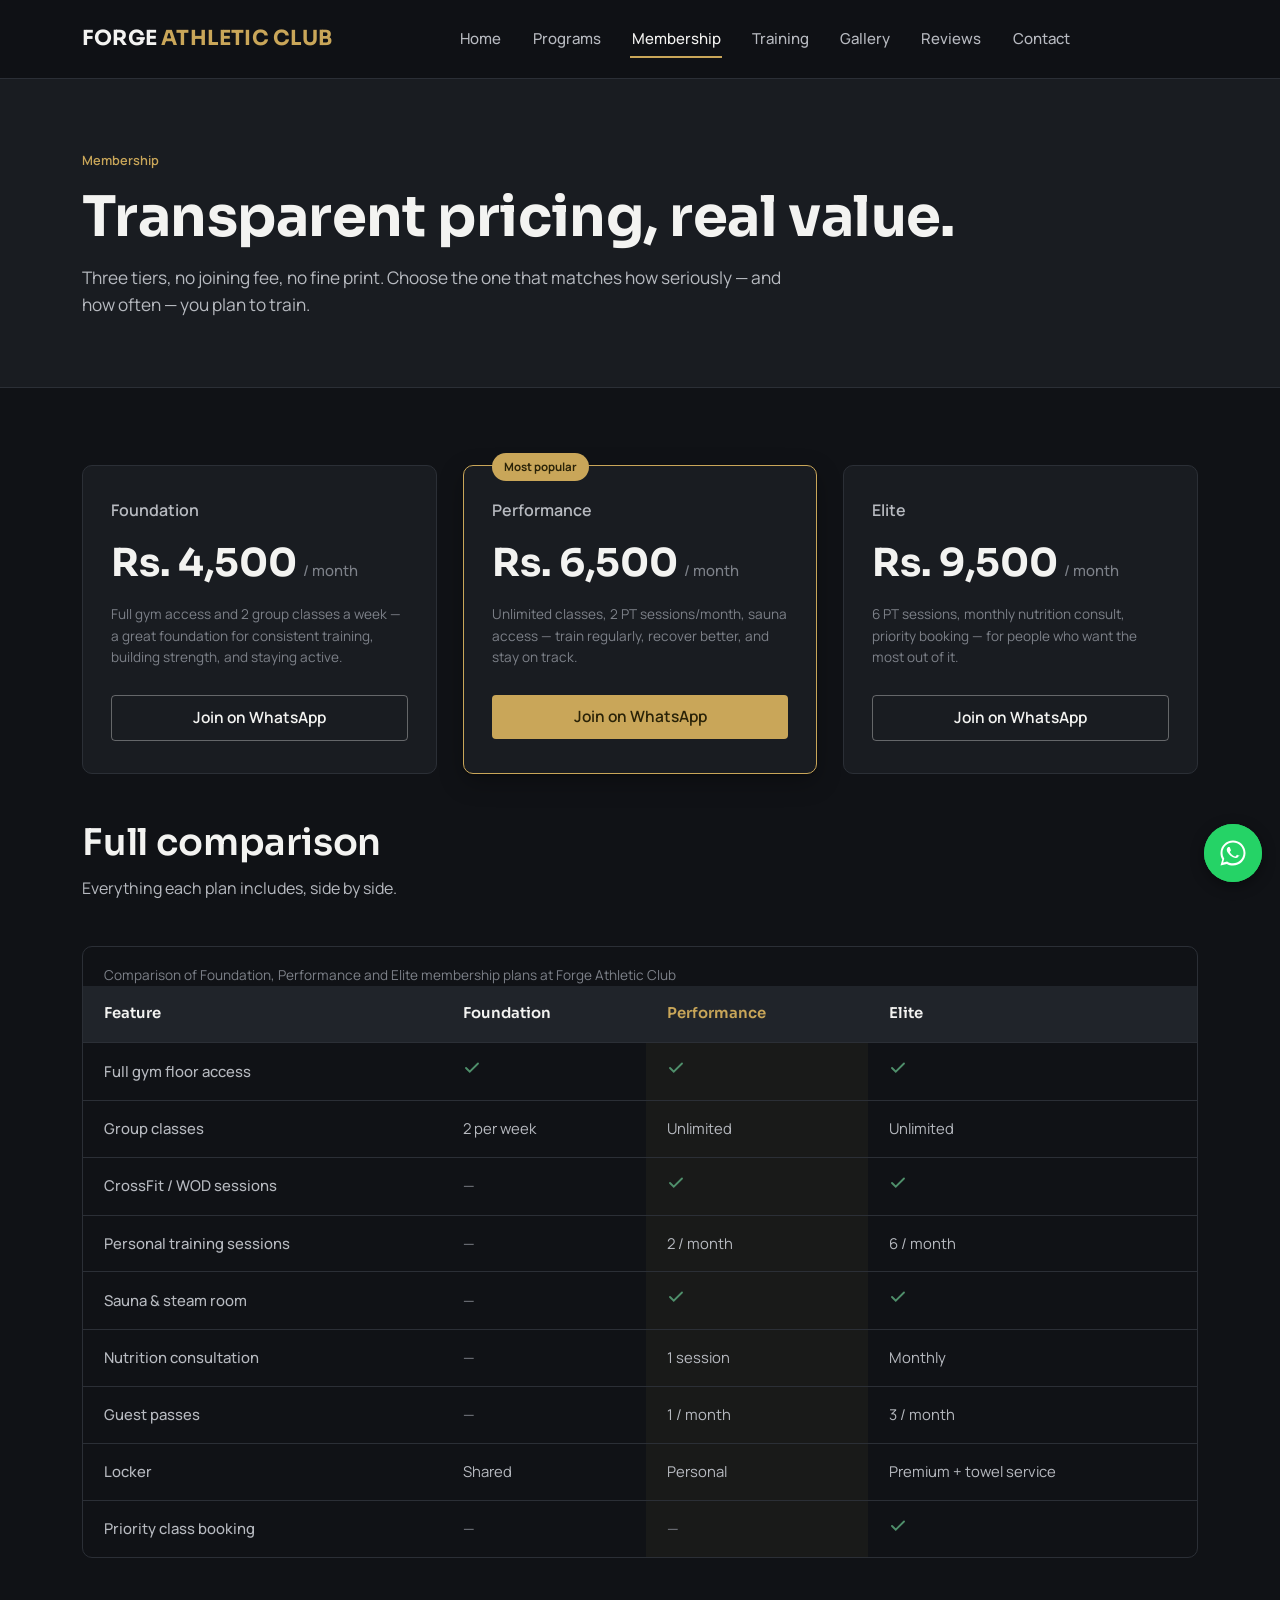
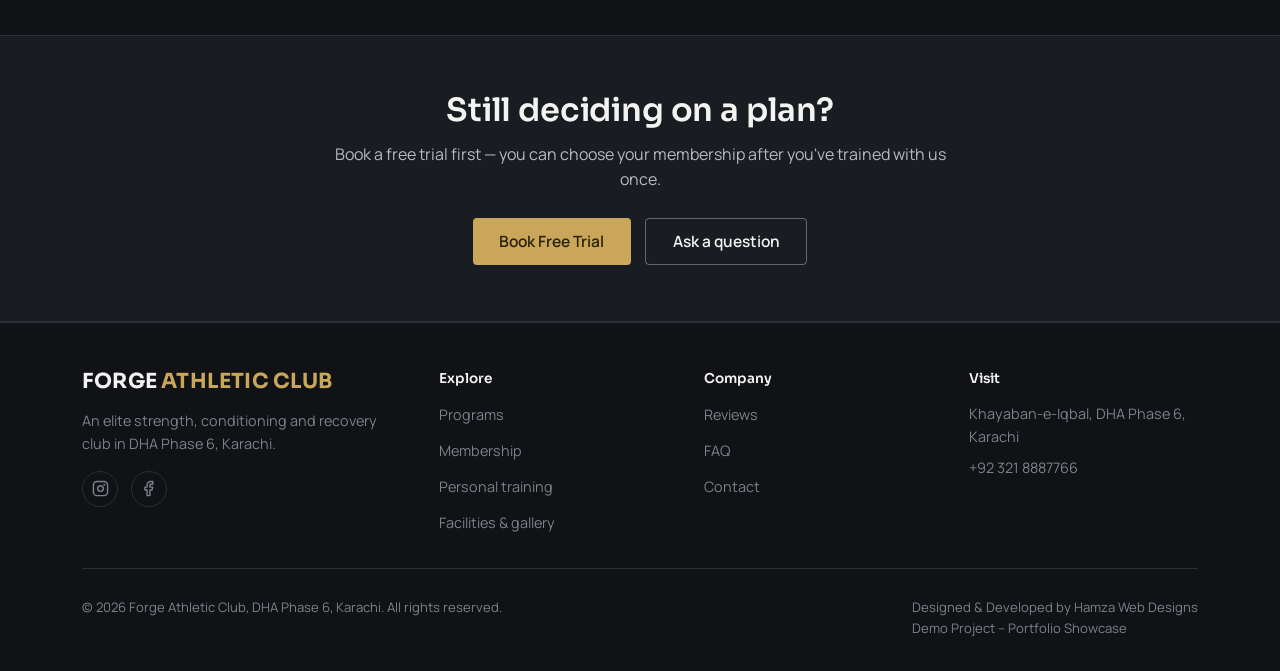
==== commit 7093b71b: "Add files via upload" ====
--- a/membership.html
+++ b/membership.html
@@ -81,7 +81,7 @@
           <span class="plan-tag">Most popular</span>
           <span class="plan-name">Performance</span>
           <div class="plan-price">Rs. 6,500 <small>/ month</small></div>
-          <p class="plan-note" style="font-size:0.85rem;color:var(--ink-mute);margin-top:0.6rem;"Unlimited classes, 2 PT sessions/month, sauna access — train regularly, recover better, and stay on track.</p>
+          <p class="plan-note" style="font-size:0.85rem;color:var(--ink-mute);margin-top:0.6rem;">Unlimited classes, 2 PT sessions/month, sauna access — train regularly, recover better, and stay on track.</p>
           <a class="btn btn-gold btn-block" href="https://wa.me/923218887766?text=Hi%2C%20I%27d%20like%20to%20join%20the%20Performance%20plan%20at%20Forge%20Athletic%20Club" target="_blank" rel="noopener">Join on WhatsApp</a>
         </div>
 
